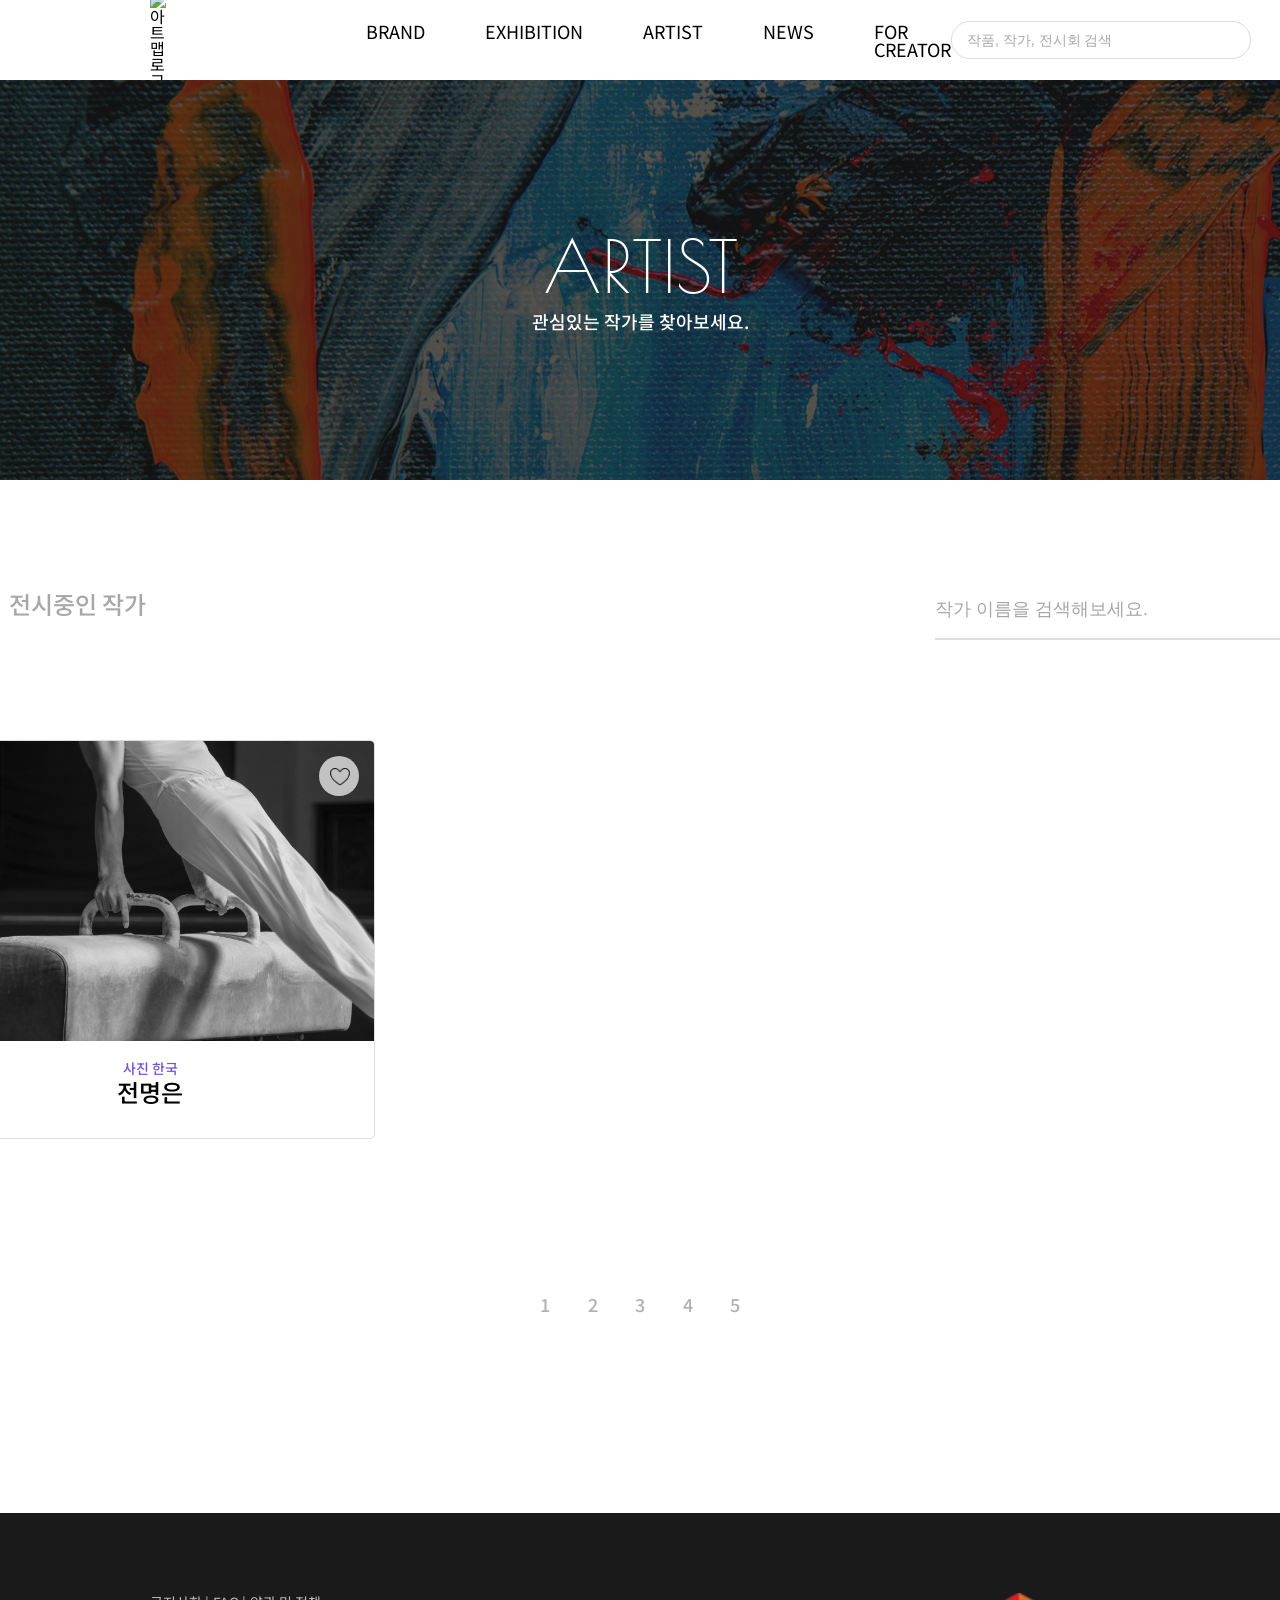
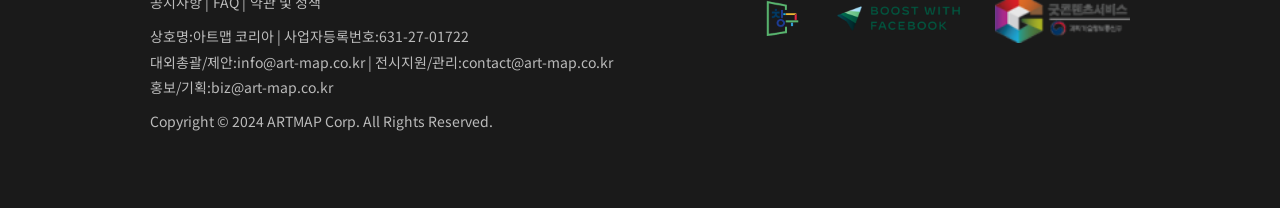
==== sub/artist/index.html @ 9f3bd87c "test2" ====
<!doctype html>
<html lang="en">
  <head>
    <meta charset="UTF-8" />
    <meta name="viewport" content="width=device-width, initial-scale=1.0" />
    <title>아트맵 작가</title>

    <link rel="stylesheet" href="./css/style.css" />
    <!-- style.css link -->

    <link
      href="https://fonts.googleapis.com/css2?family=Black+And+White+Picture&family=Doto:wght@100..900&family=Gothic+A1&family=Nanum+Gothic&family=Noto+Sans+KR:wght@100..900&family=Poiret+One&display=swap"
      rel="stylesheet"
    />
    <!-- font link -->

    <link
      rel="stylesheet"
      href="https://cdnjs.cloudflare.com/ajax/libs/font-awesome/7.0.1/css/all.min.css"
    />
    <!-- icon link -->
  </head>
  <body>
    <div class="wrap">
      <header>
        <div class="logo">
          <a href="../../index.html">
            <img src="./img/아트맵로고.png" alt="아트맵로고" />
          </a>
        </div>

        <ul class="nav">
          <li class="menu">
            <a href="#">BRAND</a>
          </li>
          <li class="menu">
            <a href="../exhibition/index.html">EXHIBITION</a>
          </li>
          <li class="menu">
            <a href="../artist/index.html">ARTIST</a>
          </li>
          <li class="menu">
            <a href="../news/index.html">NEWS</a>
          </li>
          <li class="menu">
            <a href="#">FOR CREATOR</a>
          </li>
        </ul>

        <div class="header_right">
          <div class="search">
            <form>
              <input type="text" placeholder="작품, 작가, 전시회 검색" />
              <button type="submit" class="search_btn">
                <i class="fas fa-search"></i>
              </button>
            </form>
          </div>

          <div class="login">
            <div class="icon_wrap">
              <i class="fa-solid fa-user"></i>
            </div>
          </div>
        </div>
      </header>

      <div class="section_title">
        <div class="sub_title_wrap">
          <h1>ARTIST</h1>
          <h6>관심있는 작가를 찾아보세요.</h6>
        </div>
      </div>

      <div class="con_wrap">
        <div class="selection_wrap">
          <div class="select_1">
            <h4 class="active">전체</h4>
            <h4>전시중인 작가</h4>
          </div>

          <div class="select_search">
            <form>
              <input type="text" placeholder="작가 이름을 검색해보세요." />
              <button type="submit" class="search_btn">
                <i class="fas fa-search"></i>
              </button>
            </form>
          </div>
        </div>

        <div class="artist_container">
          <div class="artist_wrap">
            <div class="artist_con">
              <a href="#">
                <div class="img_wrap">
                  <img src="./img/artmap_20200114_13848048.jpg" alt="작가" />
                </div>

                <div class="like">
                  <img src="./img/heart_icon.png" alt="하트" />
                </div>

                <div class="text_wrap">
                  <small class="artist_major">사진 한국</small>
                  <h4 class="artist_name">전명은</h4>
                </div>
              </a>
            </div>
          </div>

          <div class="pagination">
            <div class="pagination_box">
              <i class="fa-solid fa-angle-left"></i>
              <div class="num">
                <h6>1</h6>
                <h6>2</h6>
                <h6>3</h6>
                <h6>4</h6>
                <h6>5</h6>
              </div>
              <i class="fa-solid fa-angle-right"></i>
            </div>
          </div>
        </div>

        <footer>
          <div class="text_container">
            <div class="text_1">
              <small>공지사항 |</small>
              <small>FAQ |</small>
              <small>약관 및 정책</small>
            </div>
            <div class="text_2">
              <small>상호명:아트맵 코리아 | 사업자등록번호:631-27-01722</small>
              <small
                >대외총괄/제안:info@art-map.co.kr |
                전시지원/관리:contact@art-map.co.kr</small
              >
              <small>홍보/기획:biz@art-map.co.kr</small>
            </div>
            <div class="copyright">
              Copyright © 2024 ARTMAP Corp. All Rights Reserved.
            </div>
          </div>

          <div class="img_container">
            <div class="img_wrap">
              <img src="./img/footer/good_logo2-Photoroom 1.png" alt="로고1" />
              <img src="./img/footer/good_logo3 1.png" alt="로고2" />
              <img src="./img/footer/good_logo 4.png" alt="로고3" />
            </div>
          </div>
        </footer>
      </div>
    </div>

    <script src="./js/artist.js"></script>
  </body>
</html>
---- sub/artist/css/style.css ----
@import url(../../../css/reset.css);
@import url(../../../css/common.css);

header .menu a {
  font-size: 18px;
}
.section_title {
  background-image: url(../img/title_bg.png);
}

/* section_title end */

.con_wrap {
  display: flex;
  align-items: center;
  flex-direction: column;
  margin: 0 auto;
}

.selection_wrap {
  width: 1430px;
  padding: 100px 0;
  display: flex;
  justify-content: space-between;
  align-items: center;
}

.select_search input {
  /* border-bottom: 1px solid #dddddd; */
  border: transparent;
  height: 58px;
  font-size: 18px;
  outline: none;
}

.select_search input::placeholder {
  color: #a7a7a7;
  font-size: 18px;
}

.search_btn {
  background-color: transparent;
  border: transparent;
  color: #666;
  font-size: 20px;
  opacity: 0.7;
}

.select_search {
  width: 420px;
  border-bottom: 2px solid #ddd;
}

.select_search form {
  width: 100%;
  display: flex;
  justify-content: space-between;
}

/* search end */

.artist_wrap {
  width: 1430px;
  display: flex;
  flex-wrap: wrap;
  justify-content: space-between;
}

.artist_wrap .img_wrap {
  width: 100%;
  height: 300px;
  overflow: hidden;
}

.artist_con {
  border: 1px #ddd solid;
  width: 450px;
  height: 399px;
  position: relative;
  border-radius: 5px;
  overflow: hidden;
  margin-bottom: 40px;
}

.artist_con .like {
  position: absolute;
  top: 15px;
  right: 15px;
  background-color: rgba(255, 255, 255, 0.7);
  border-radius: 50%;
  width: 40px;
  height: 40px;
  display: flex;
  justify-content: center;
  align-items: center;
}

.artist_con .like img {
  width: 50%;
  margin-top: 2px;
  margin-left: 1px;
}

.artist_con .text_wrap {
  display: flex;
  flex-direction: column;
  align-items: center;
  justify-content: center;
  padding: 20px;
}

.artist_con .text_wrap small {
  color: #7654da;
  margin-bottom: 5px;
}

/* artist _ section end */
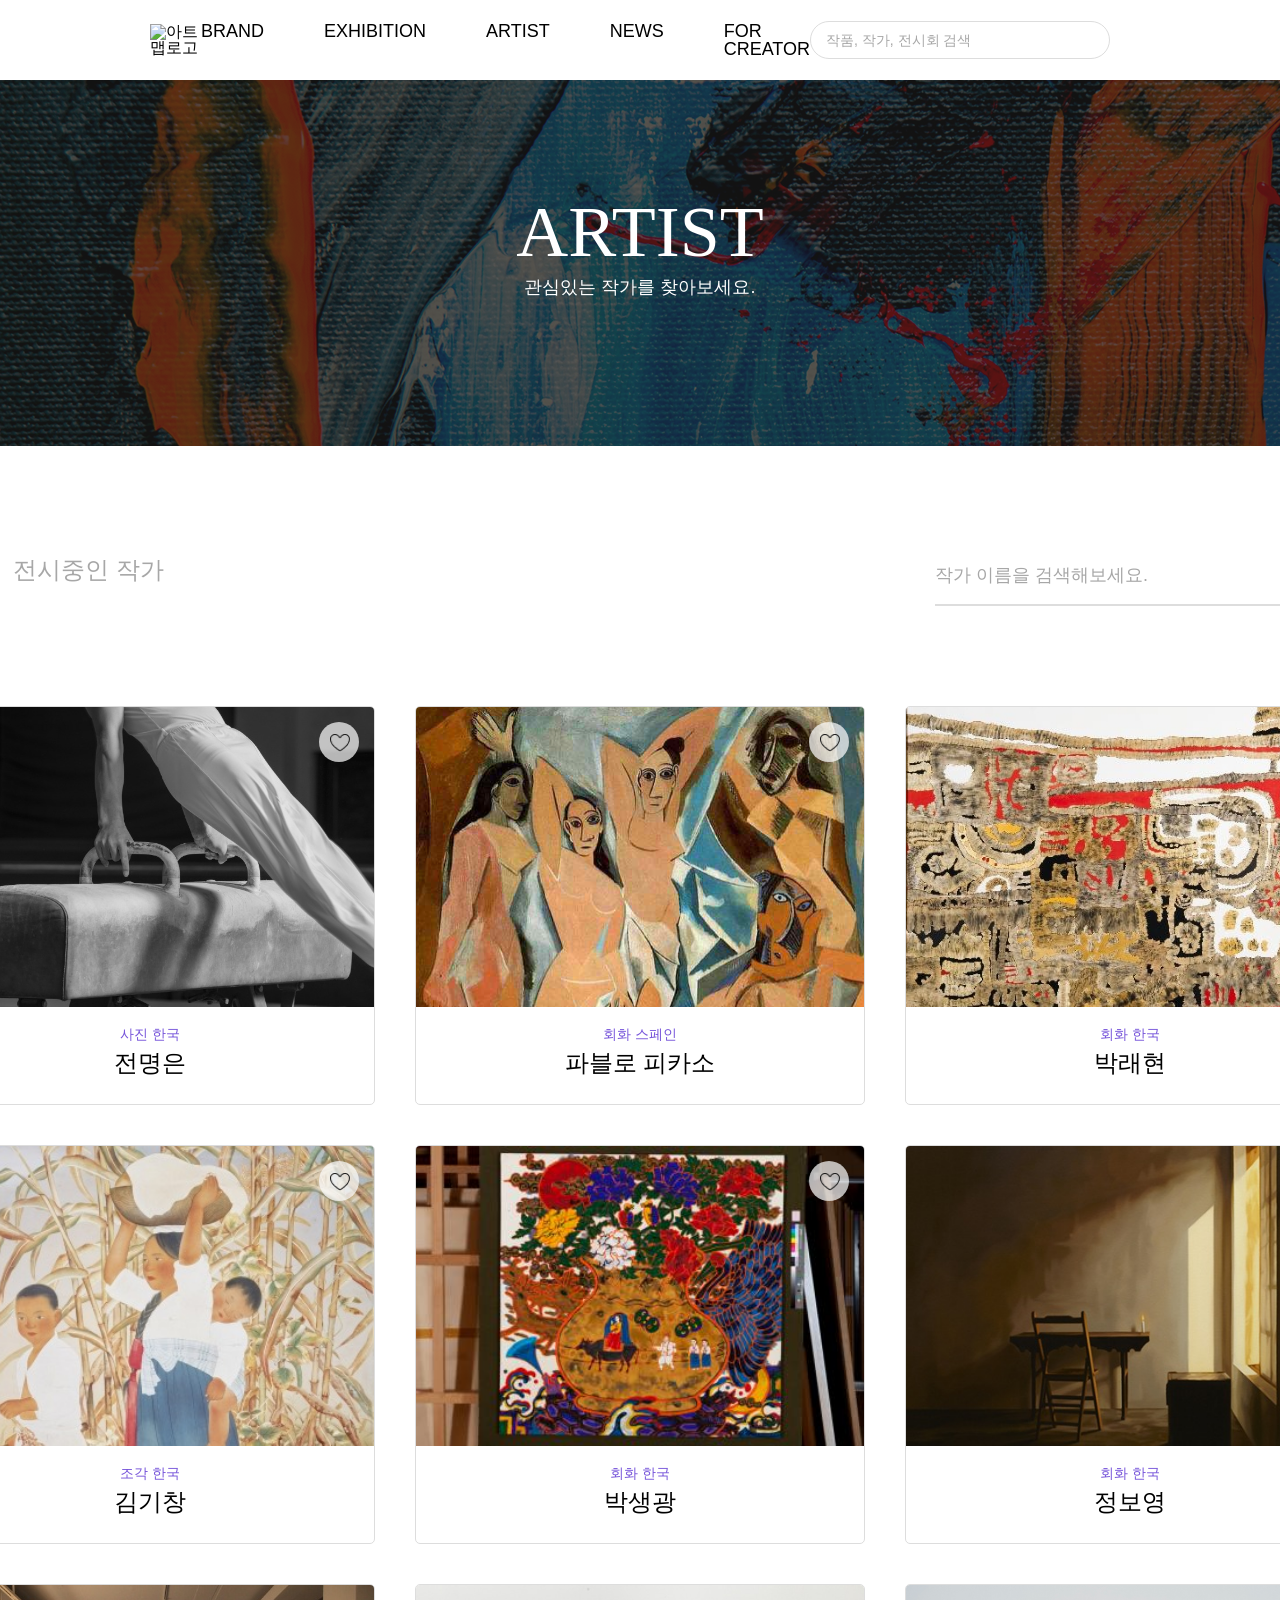
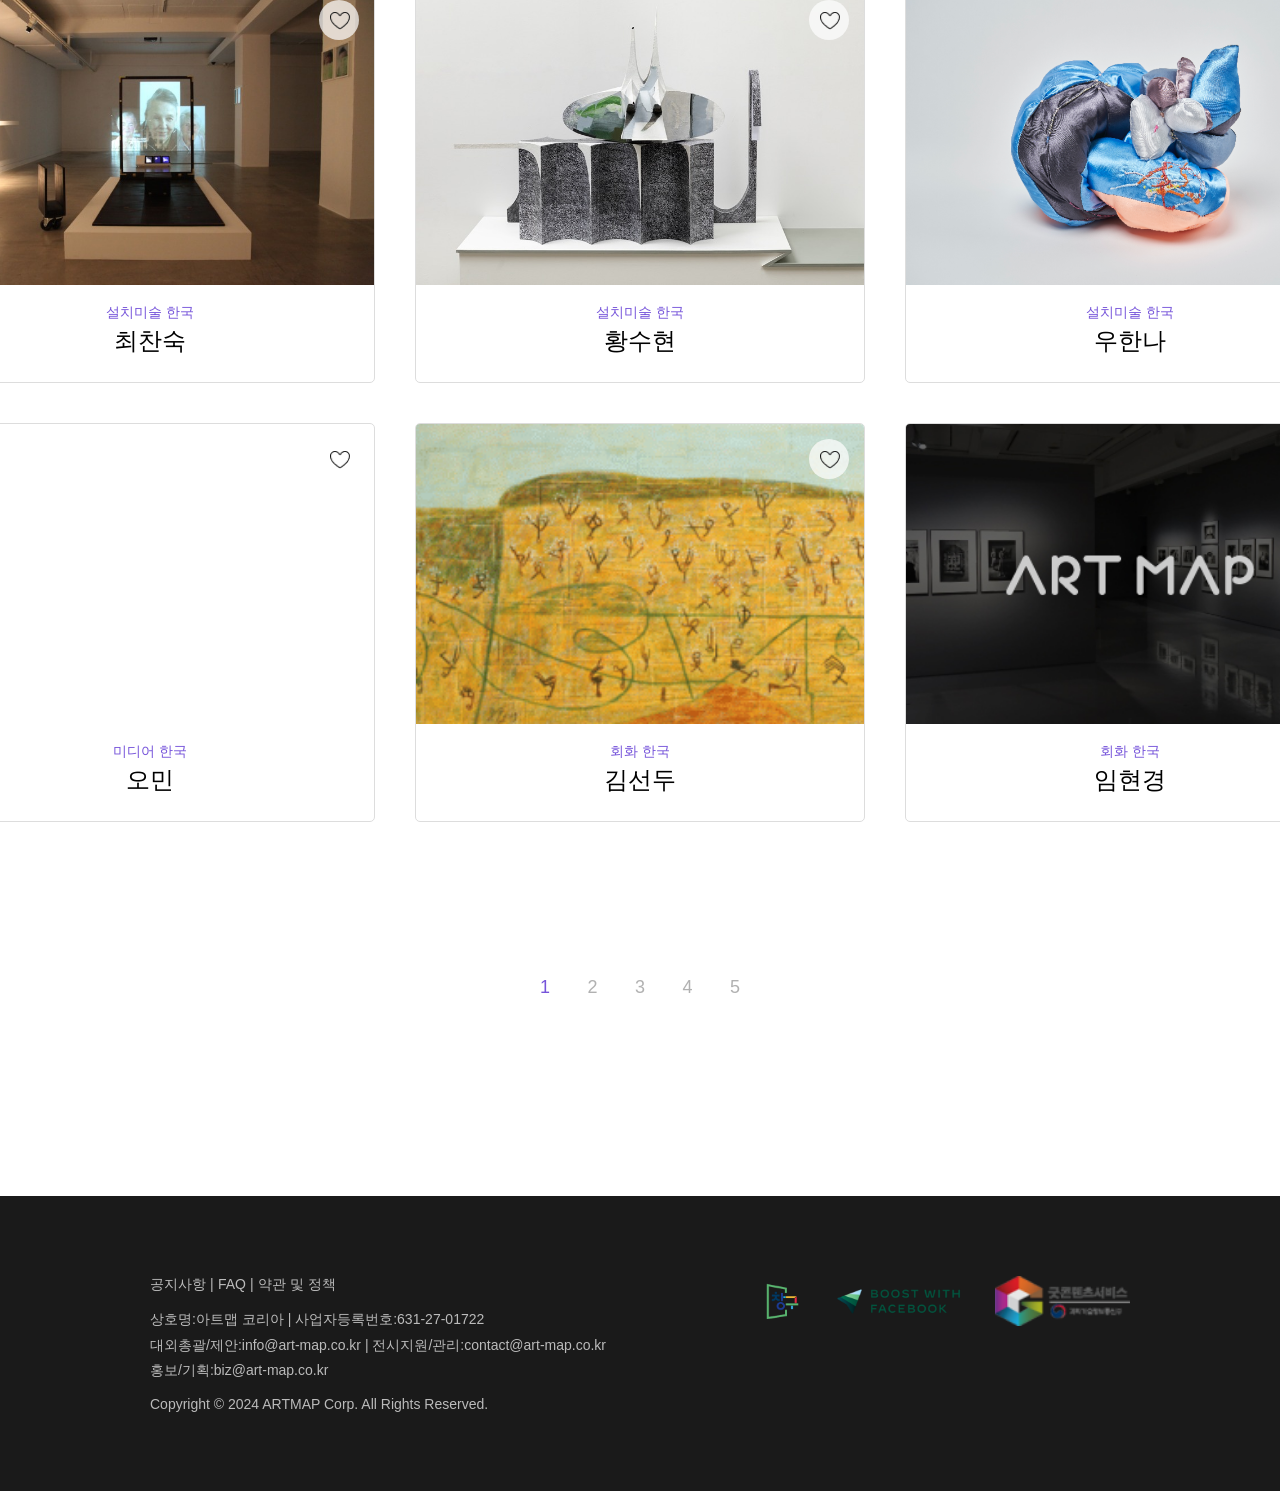
==== commit 6a5a9778: "test8" ====
--- a/sub/artist/index.html
+++ b/sub/artist/index.html
@@ -9,16 +9,12 @@
     <!-- style.css link -->
 
     <link
-      href="https://fonts.googleapis.com/css2?family=Black+And+White+Picture&family=Doto:wght@100..900&family=Gothic+A1&family=Nanum+Gothic&family=Noto+Sans+KR:wght@100..900&family=Poiret+One&display=swap"
-      rel="stylesheet"
-    />
-    <!-- font link -->
-
-    <link
       rel="stylesheet"
       href="https://cdnjs.cloudflare.com/ajax/libs/font-awesome/7.0.1/css/all.min.css"
     />
     <!-- icon link -->
+
+    ç
   </head>
   <body>
     <div class="wrap">
@@ -36,7 +32,7 @@
           <li class="menu">
             <a href="../exhibition/index.html">EXHIBITION</a>
           </li>
-          <li class="menu">
+          <li class="menu this">
             <a href="../artist/index.html">ARTIST</a>
           </li>
           <li class="menu">
@@ -91,29 +87,14 @@
 
         <div class="artist_container">
           <div class="artist_wrap">
-            <div class="artist_con">
-              <a href="#">
-                <div class="img_wrap">
-                  <img src="./img/artmap_20200114_13848048.jpg" alt="작가" />
-                </div>
-
-                <div class="like">
-                  <img src="./img/heart_icon.png" alt="하트" />
-                </div>
-
-                <div class="text_wrap">
-                  <small class="artist_major">사진 한국</small>
-                  <h4 class="artist_name">전명은</h4>
-                </div>
-              </a>
-            </div>
+            <!-- 자바스크립트 -->
           </div>
 
           <div class="pagination">
             <div class="pagination_box">
               <i class="fa-solid fa-angle-left"></i>
               <div class="num">
-                <h6>1</h6>
+                <h6 class="active">1</h6>
                 <h6>2</h6>
                 <h6>3</h6>
                 <h6>4</h6>
--- a/sub/artist/css/style.css
+++ b/sub/artist/css/style.css
@@ -1,12 +1,20 @@
 @import url(../../../css/reset.css);
 @import url(../../../css/common.css);
+
 
 header .menu a {
   font-size: 18px;
 }
-.section_title {
+
+.section_title{
   background-image: url(../img/title_bg.png);
+  margin-top: 30px;
 }
+
+.header .nav{
+  margin-top: 3px;
+}
+
 
 /* section_title end */
 
@@ -17,6 +25,7 @@
   margin: 0 auto;
 }
 
+
 .selection_wrap {
   width: 1430px;
   padding: 100px 0;
@@ -24,6 +33,8 @@
   justify-content: space-between;
   align-items: center;
 }
+
+
 
 .select_search input {
   /* border-bottom: 1px solid #dddddd; */
@@ -69,9 +80,38 @@
 .artist_wrap .img_wrap {
   width: 100%;
   height: 300px;
+  position: relative;
   overflow: hidden;
 }
 
+.artist_wrap .img_wrap>img{
+  width: 100%;
+  height: 100%;
+  object-fit: cover;
+}
+
+.hover_black{
+  display: flex;
+  align-items: center;
+  justify-content: center;
+  height: 100%;
+  width: 100%;
+  background-color: rgba(0, 0, 0, 0.6);
+  position: absolute;
+  top: 0;
+  left: 0;
+  opacity: 0;
+  transition: 0.2s;
+}
+
+.hover_black:hover{
+  opacity: 1;
+}
+
+.hover_black h4{
+  color: white;
+  gap: 5px;
+}
 .artist_con {
   border: 1px #ddd solid;
   width: 450px;
@@ -95,7 +135,7 @@
   align-items: center;
 }
 
-.artist_con .like img {
+.artist_con .like img{
   width: 50%;
   margin-top: 2px;
   margin-left: 1px;
@@ -111,7 +151,12 @@
 
 .artist_con .text_wrap small {
   color: #7654da;
-  margin-bottom: 5px;
+  margin-bottom: 10px;
 }
 
-/* artist _ section end */
+
+.pagination .num .active{
+  color:#7654da;
+  opacity: 1;
+}
+/* artist _ section end */
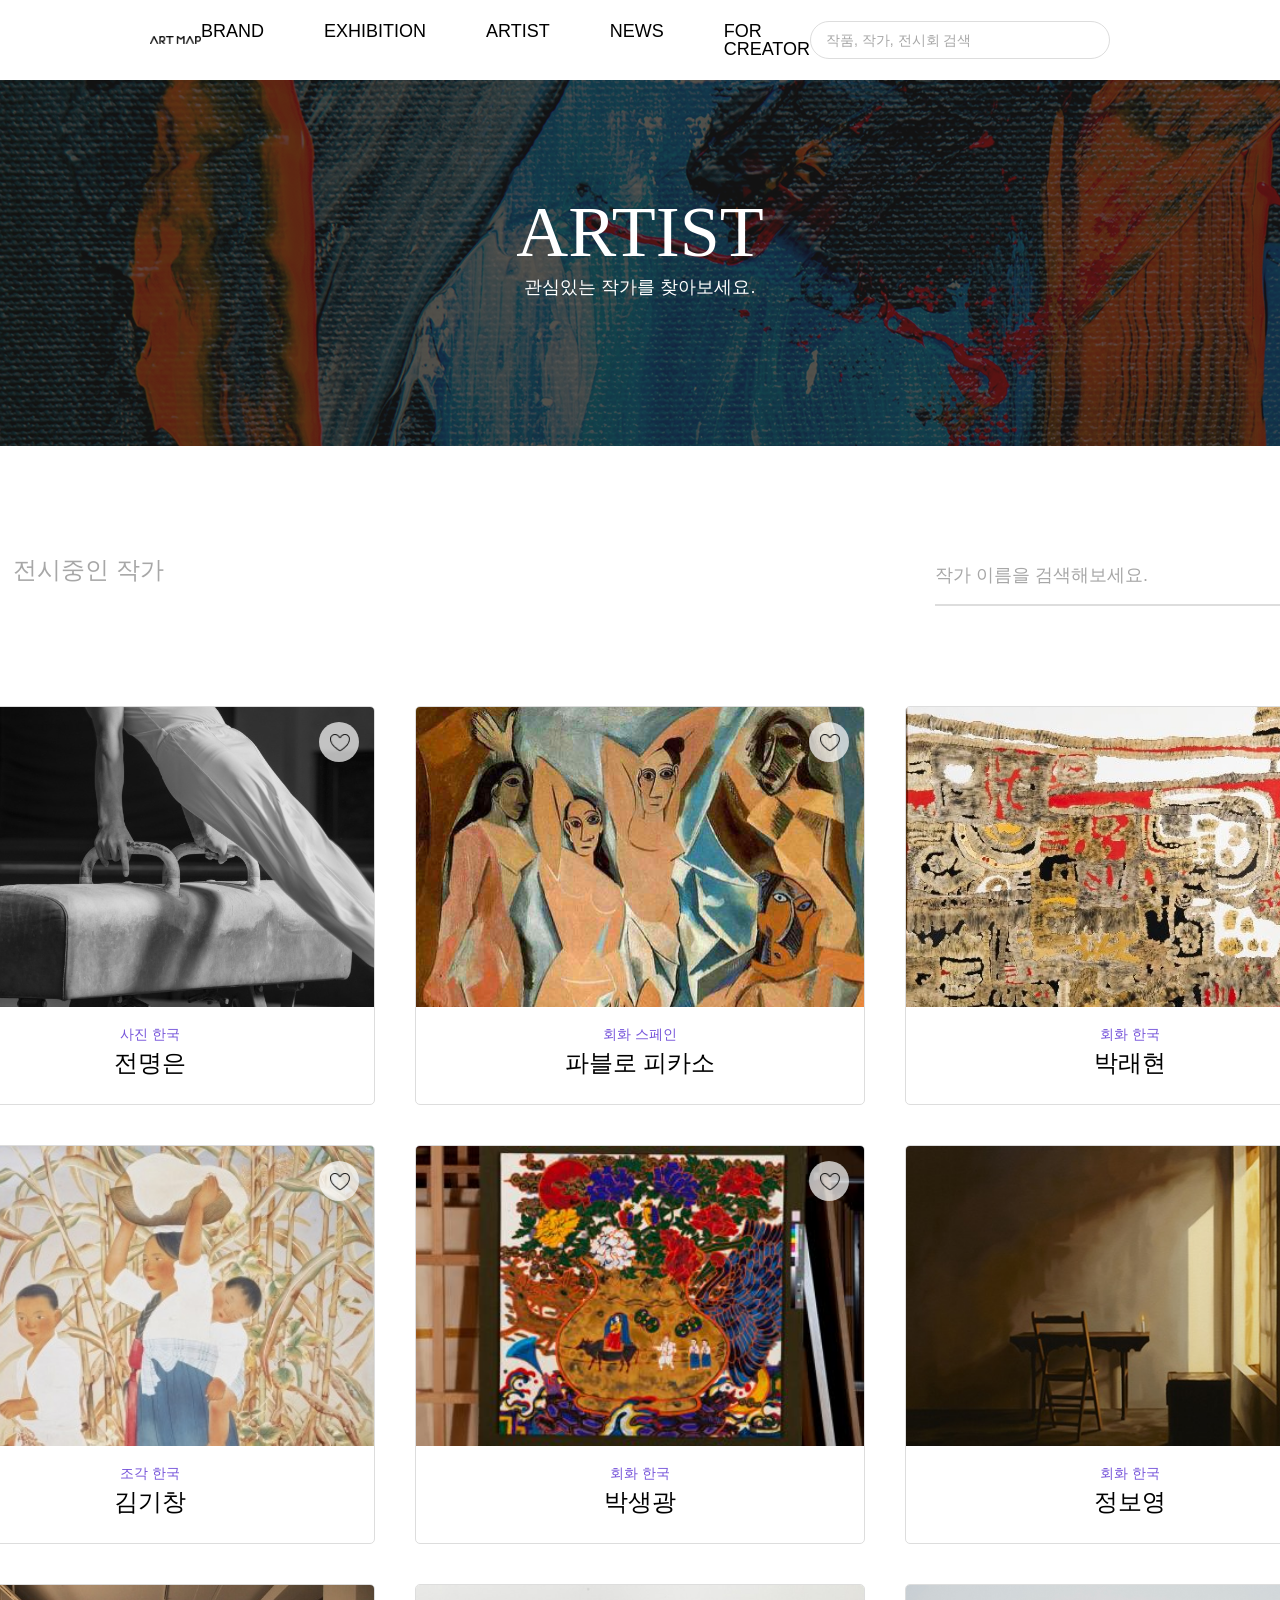
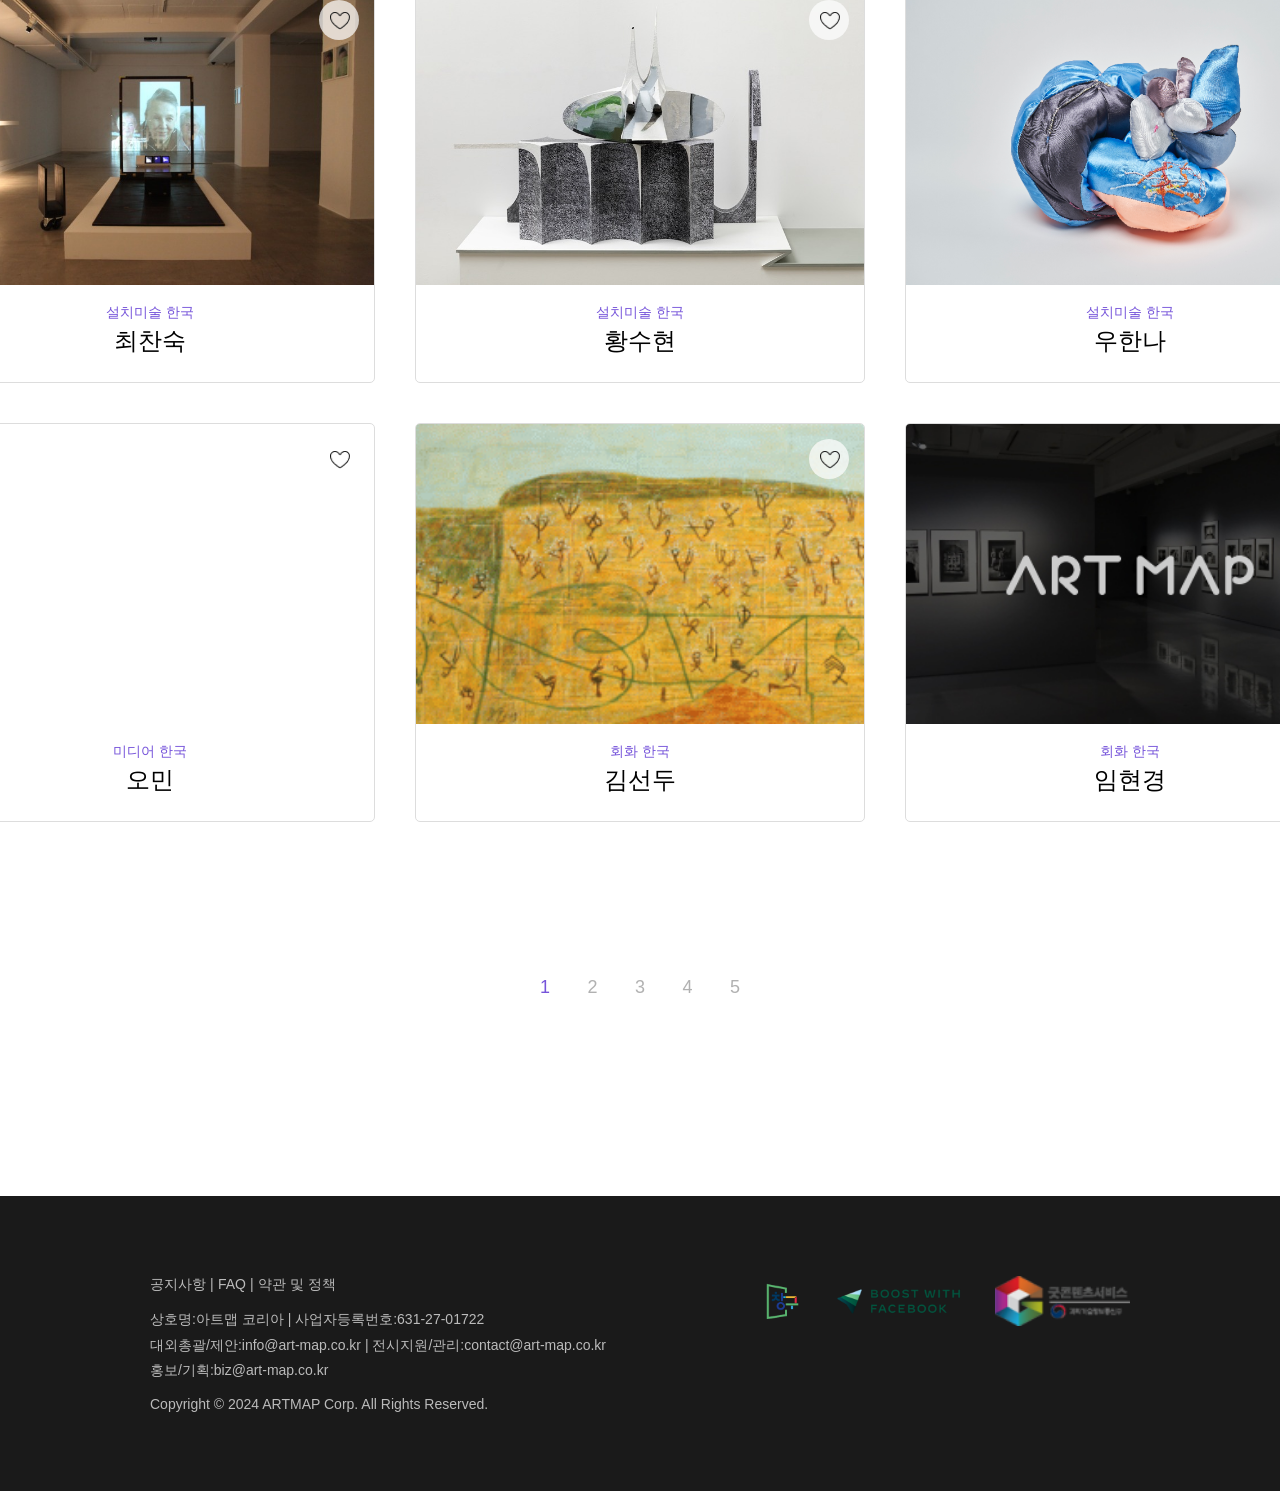
==== commit c832ebe9: "test9" ====
--- a/sub/artist/index.html
+++ b/sub/artist/index.html
@@ -21,7 +21,7 @@
       <header>
         <div class="logo">
           <a href="../../index.html">
-            <img src="./img/아트맵로고.png" alt="아트맵로고" />
+            <img src="./img/logo.png" alt="아트맵로고" />
           </a>
         </div>
 
